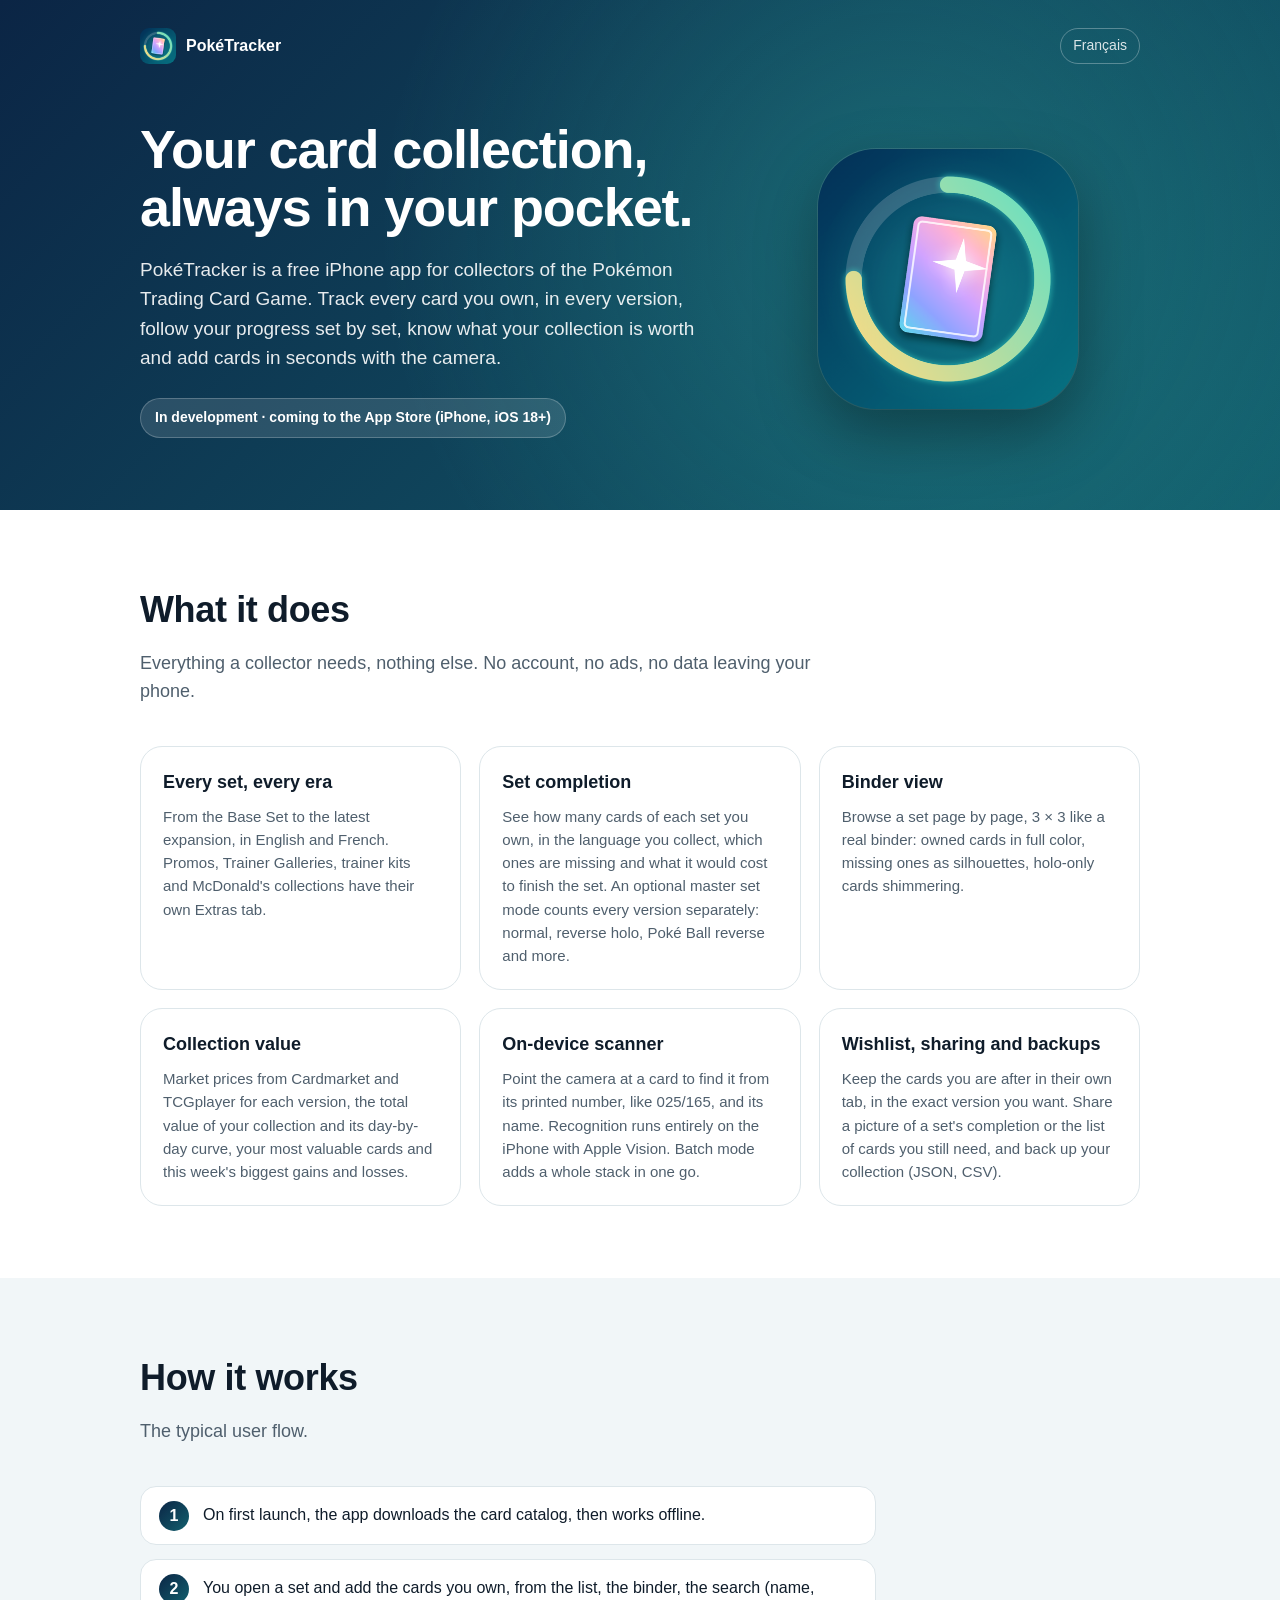
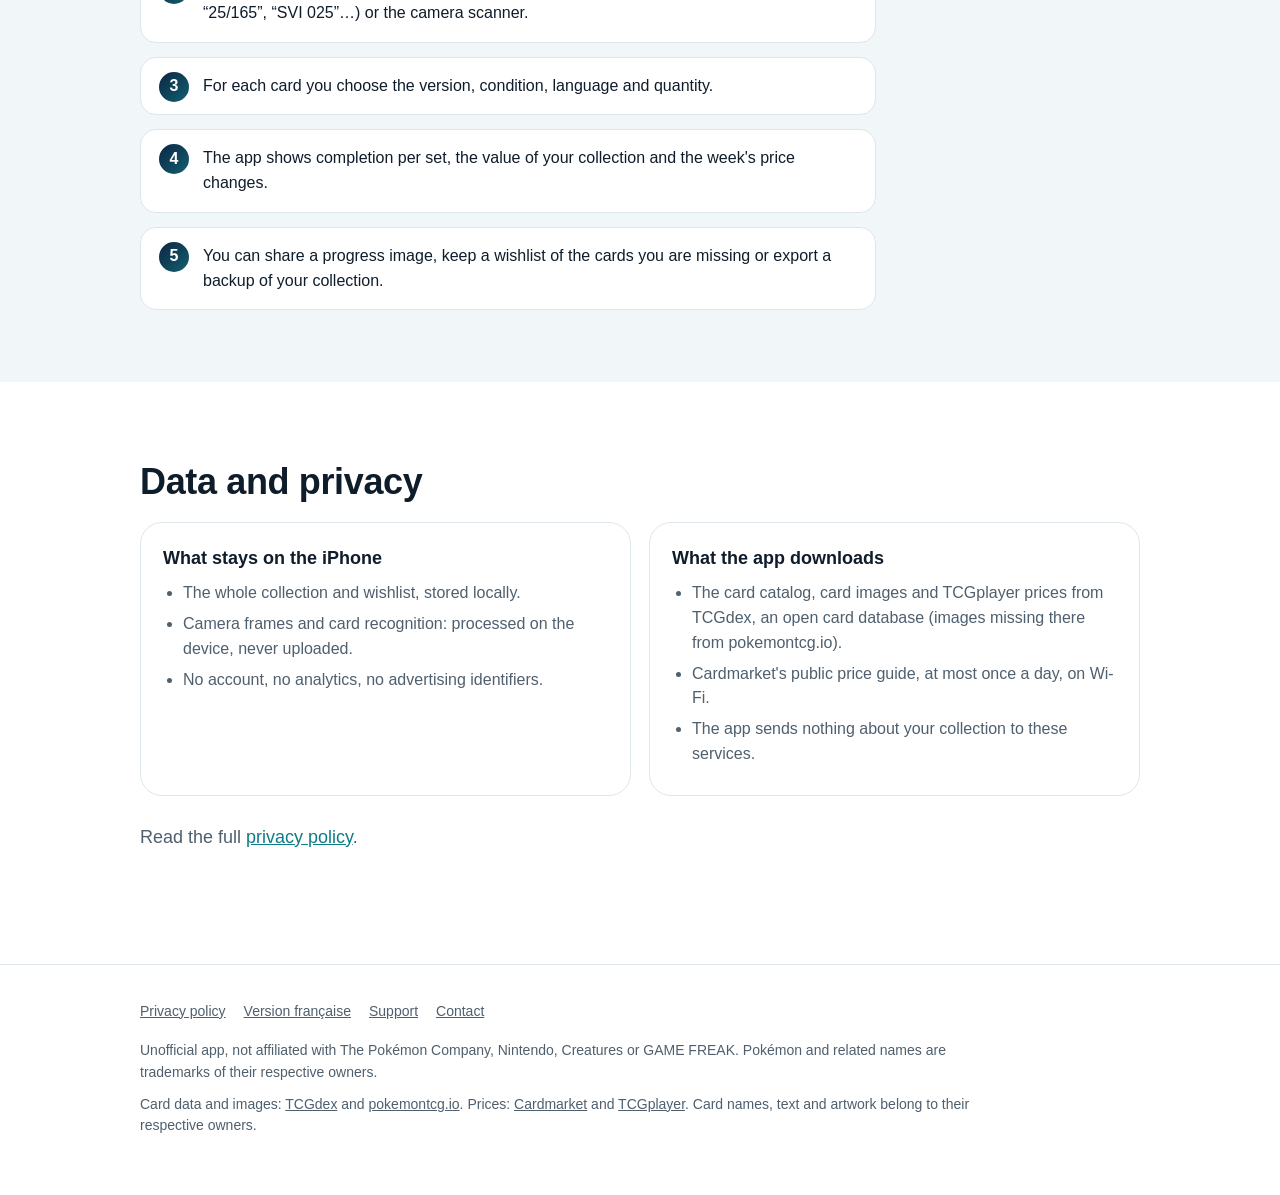
==== index.html @ 86fec7df "Politique de confidentialité : images de pokemontcg.io pour toutes les cartes sans image chez TCGdex" ====
<!doctype html>
<html lang="en">
<head>
    <meta charset="utf-8">
    <meta name="viewport" content="width=device-width, initial-scale=1">
    <title>PokéTracker — Trading card collection tracker for iPhone</title>
    <meta name="description" content="PokéTracker is a free iPhone app to track your Pokémon Trading Card Game collection: set completion, every card version, prices, an on-device card scanner and shareable progress.">
    <link rel="icon" href="images/icon.png">
    <link rel="stylesheet" href="style.css">
</head>
<body>
    <header class="hero">
        <div class="wrap">
            <nav class="nav">
                <a class="brand" href="./"><img src="images/icon.png" alt="">PokéTracker</a>
                <a class="lang" href="fr/" hreflang="fr" lang="fr">Français</a>
            </nav>

            <div class="hero-body">
                <div>
                    <h1>Your card collection, always in your pocket.</h1>
                    <p class="lead">PokéTracker is a free iPhone app for collectors of the Pokémon Trading Card Game. Track every card you own, in every version, follow your progress set by set, know what your collection is worth and add cards in seconds with the camera.</p>
                    <span class="status">In development · coming to the App Store (iPhone, iOS 18+)</span>
                </div>
                <div class="hero-shot">
                    <img class="hero-icon" src="images/icon.png" alt="PokéTracker icon: a holographic card inside a progress ring">
                </div>
            </div>
        </div>
    </header>

    <main>
        <section>
            <div class="wrap">
                <h2>What it does</h2>
                <p class="section-lead">Everything a collector needs, nothing else. No account, no ads, no data leaving your phone.</p>
                <div class="features">
                    <div class="feature">
                        <h3>Every set, every era</h3>
                        <p>From the Base Set to the latest expansion, in English and French. Promos, Trainer Galleries, trainer kits and McDonald's collections have their own Extras tab.</p>
                    </div>
                    <div class="feature">
                        <h3>Set completion</h3>
                        <p>See how many cards of each set you own, in the language you collect, which ones are missing and what it would cost to finish the set. An optional master set mode counts every version separately: normal, reverse holo, Poké Ball reverse and more.</p>
                    </div>
                    <div class="feature">
                        <h3>Binder view</h3>
                        <p>Browse a set page by page, 3 × 3 like a real binder: owned cards in full color, missing ones as silhouettes, holo-only cards shimmering.</p>
                    </div>
                    <div class="feature">
                        <h3>Collection value</h3>
                        <p>Market prices from Cardmarket and TCGplayer for each version, the total value of your collection and its day-by-day curve, your most valuable cards and this week's biggest gains and losses.</p>
                    </div>
                    <div class="feature">
                        <h3>On-device scanner</h3>
                        <p>Point the camera at a card to find it from its printed number, like 025/165, and its name. Recognition runs entirely on the iPhone with Apple Vision. Batch mode adds a whole stack in one go.</p>
                    </div>
                    <div class="feature">
                        <h3>Wishlist, sharing and backups</h3>
                        <p>Keep the cards you are after in their own tab, in the exact version you want. Share a picture of a set's completion or the list of cards you still need, and back up your collection (JSON, CSV).</p>
                    </div>
                </div>
            </div>
        </section>

        <section class="alt">
            <div class="wrap">
                <h2>How it works</h2>
                <p class="section-lead">The typical user flow.</p>
                <ol class="flow">
                    <li>On first launch, the app downloads the card catalog, then works offline.</li>
                    <li>You open a set and add the cards you own, from the list, the binder, the search (name, “25/165”, “SVI 025”…) or the camera scanner.</li>
                    <li>For each card you choose the version, condition, language and quantity.</li>
                    <li>The app shows completion per set, the value of your collection and the week's price changes.</li>
                    <li>You can share a progress image, keep a wishlist of the cards you are missing or export a backup of your collection.</li>
                </ol>
            </div>
        </section>

        <section>
            <div class="wrap">
                <h2>Data and privacy</h2>
                <div class="facts">
                    <div class="feature">
                        <h3>What stays on the iPhone</h3>
                        <ul>
                            <li>The whole collection and wishlist, stored locally.</li>
                            <li>Camera frames and card recognition: processed on the device, never uploaded.</li>
                            <li>No account, no analytics, no advertising identifiers.</li>
                        </ul>
                    </div>
                    <div class="feature">
                        <h3>What the app downloads</h3>
                        <ul>
                            <li>The card catalog, card images and TCGplayer prices from TCGdex, an open card database (images missing there from pokemontcg.io).</li>
                            <li>Cardmarket's public price guide, at most once a day, on Wi-Fi.</li>
                            <li>The app sends nothing about your collection to these services.</li>
                        </ul>
                    </div>
                </div>
                <p class="section-lead" style="margin-top: 28px;">Read the full <a href="privacy.html">privacy policy</a>.</p>
            </div>
        </section>
    </main>

    <footer>
        <div class="wrap">
            <div class="links">
                <a href="privacy.html">Privacy policy</a>
                <a href="fr/" hreflang="fr" lang="fr">Version française</a>
                <a href="support.html">Support</a>
                <a href="https://github.com/eeverywhereedv/poketracker-site/issues">Contact</a>
            </div>
            <p>Unofficial app, not affiliated with The Pokémon Company, Nintendo, Creatures or GAME FREAK. Pokémon and related names are trademarks of their respective owners.</p>
            <p>Card data and images: <a href="https://tcgdex.dev">TCGdex</a> and <a href="https://pokemontcg.io">pokemontcg.io</a>. Prices: <a href="https://www.cardmarket.com">Cardmarket</a> and <a href="https://www.tcgplayer.com">TCGplayer</a>. Card names, text and artwork belong to their respective owners.</p>
        </div>
    </footer>
</body>
</html>
---- style.css ----
:root {
    --night: #0b2545;
    --petrol: #13606e;
    --glow: #3ddbc4;
    --accent: #0e7c86;
    --ink: #0f1c2a;
    --muted: #4f5f6d;
    --line: #dde6ea;
    --paper: #ffffff;
    --soft: #f1f6f8;
    --radius: 22px;
}

@media (prefers-color-scheme: dark) {
    :root {
        --accent: #5ee6d0;
        --ink: #e9f2f4;
        --muted: #9fb2bb;
        --line: #1f3340;
        --paper: #07111f;
        --soft: #0d1e2a;
    }
}

* { box-sizing: border-box; }

body {
    margin: 0;
    font-family: -apple-system, BlinkMacSystemFont, "SF Pro Text", "Segoe UI", Roboto, sans-serif;
    color: var(--ink);
    background: var(--paper);
    line-height: 1.55;
    -webkit-font-smoothing: antialiased;
}

a { color: inherit; }
main a, .doc a { color: var(--accent); }

.wrap { max-width: 1040px; margin: 0 auto; padding: 0 20px; }

/* En-tête */
.hero {
    color: #fff;
    background: radial-gradient(circle at 70% 45%, rgba(61, 219, 196, 0.22), transparent 55%),
                linear-gradient(135deg, var(--night), var(--petrol));
    padding: 28px 0 72px;
}

.nav { display: flex; align-items: center; justify-content: space-between; gap: 12px; }
.brand { display: flex; align-items: center; gap: 10px; font-weight: 700; text-decoration: none; }
.brand img { width: 36px; height: 36px; border-radius: 9px; }
.lang { font-size: 14px; opacity: 0.85; text-decoration: none; border: 1px solid rgba(255,255,255,0.35); padding: 6px 12px; border-radius: 999px; }
.lang:hover { opacity: 1; }

.hero-body { display: grid; grid-template-columns: 1.2fr 0.8fr; gap: 40px; align-items: center; margin-top: 56px; }
.hero h1 { font-size: clamp(34px, 5vw, 54px); line-height: 1.08; margin: 0 0 18px; letter-spacing: -0.02em; }
.hero p.lead { font-size: 19px; opacity: 0.9; margin: 0 0 26px; max-width: 34em; }
.status { display: inline-block; font-size: 14px; font-weight: 600; padding: 8px 14px; border-radius: 999px; background: rgba(255,255,255,0.12); border: 1px solid rgba(255,255,255,0.22); }
.hero-shot { justify-self: center; }
.hero-icon {
    width: 100%;
    max-width: 260px;
    border-radius: 22.5%;
    box-shadow: 0 24px 60px rgba(0, 0, 0, 0.35), 0 0 0 1px rgba(255, 255, 255, 0.12);
    display: block;
}

/* Sections */
section { padding: 72px 0; }
section.alt { background: var(--soft); }
h2 { font-size: clamp(26px, 3.4vw, 36px); margin: 0 0 12px; letter-spacing: -0.01em; }
p.section-lead { color: var(--muted); font-size: 18px; margin: 0 0 40px; max-width: 40em; }

.features { display: grid; grid-template-columns: repeat(3, 1fr); gap: 18px; }
.feature { background: var(--paper); border: 1px solid var(--line); border-radius: var(--radius); padding: 22px; }
.feature h3 { margin: 0 0 8px; font-size: 18px; }
.feature p { margin: 0; color: var(--muted); font-size: 15px; }

.flow { counter-reset: step; list-style: none; padding: 0; margin: 0; display: grid; gap: 14px; max-width: 46em; }
.flow li { counter-increment: step; position: relative; padding: 16px 18px 16px 62px; border: 1px solid var(--line); border-radius: 16px; background: var(--paper); }
.flow li::before { content: counter(step); position: absolute; left: 18px; top: 14px; width: 30px; height: 30px; border-radius: 50%; display: grid; place-items: center; font-weight: 700; color: #fff; background: linear-gradient(135deg, var(--night), var(--petrol)); }

.facts { display: grid; grid-template-columns: repeat(2, 1fr); gap: 18px; }
.facts ul { margin: 0; padding-left: 20px; color: var(--muted); }
.facts li { margin-bottom: 6px; }

/* Pied de page */
footer { border-top: 1px solid var(--line); padding: 36px 0 48px; color: var(--muted); font-size: 14px; }
footer p { margin: 0 0 10px; max-width: 60em; }
footer .links { display: flex; flex-wrap: wrap; gap: 18px; margin-bottom: 18px; }

/* Politique de confidentialité */
.doc { max-width: 760px; margin: 0 auto; padding: 56px 20px 72px; }
.doc h1 { font-size: 34px; margin: 0 0 6px; }
.doc .updated { color: var(--muted); margin: 0 0 32px; }
.doc h2 { font-size: 22px; margin: 34px 0 10px; }
.doc p, .doc li { color: var(--muted); }
.doc-nav { background: linear-gradient(135deg, var(--night), var(--petrol)); color: #fff; padding: 18px 0; }

@media (max-width: 860px) {
    .hero-body { grid-template-columns: 1fr; margin-top: 36px; }
    .hero-shot { order: -1; }
    .hero-icon { max-width: 160px; }
    .features, .facts { grid-template-columns: 1fr; }
}
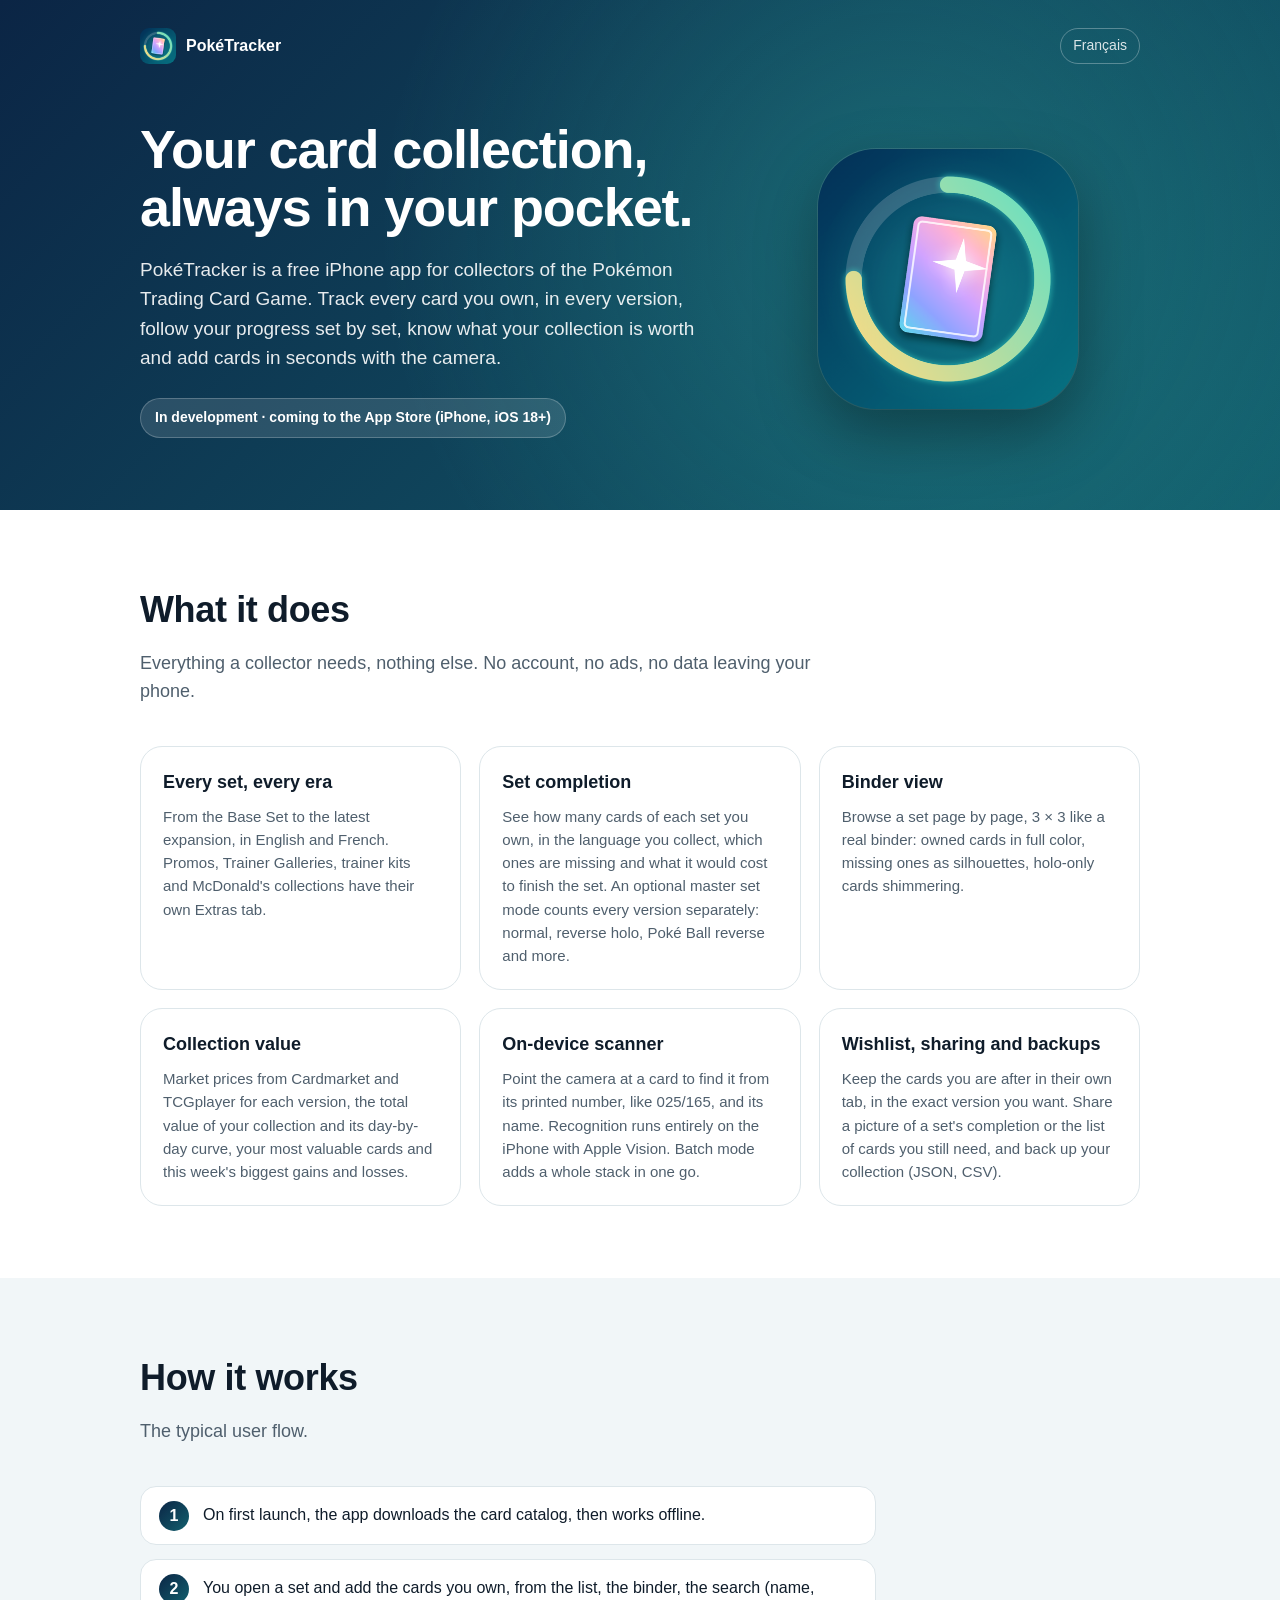
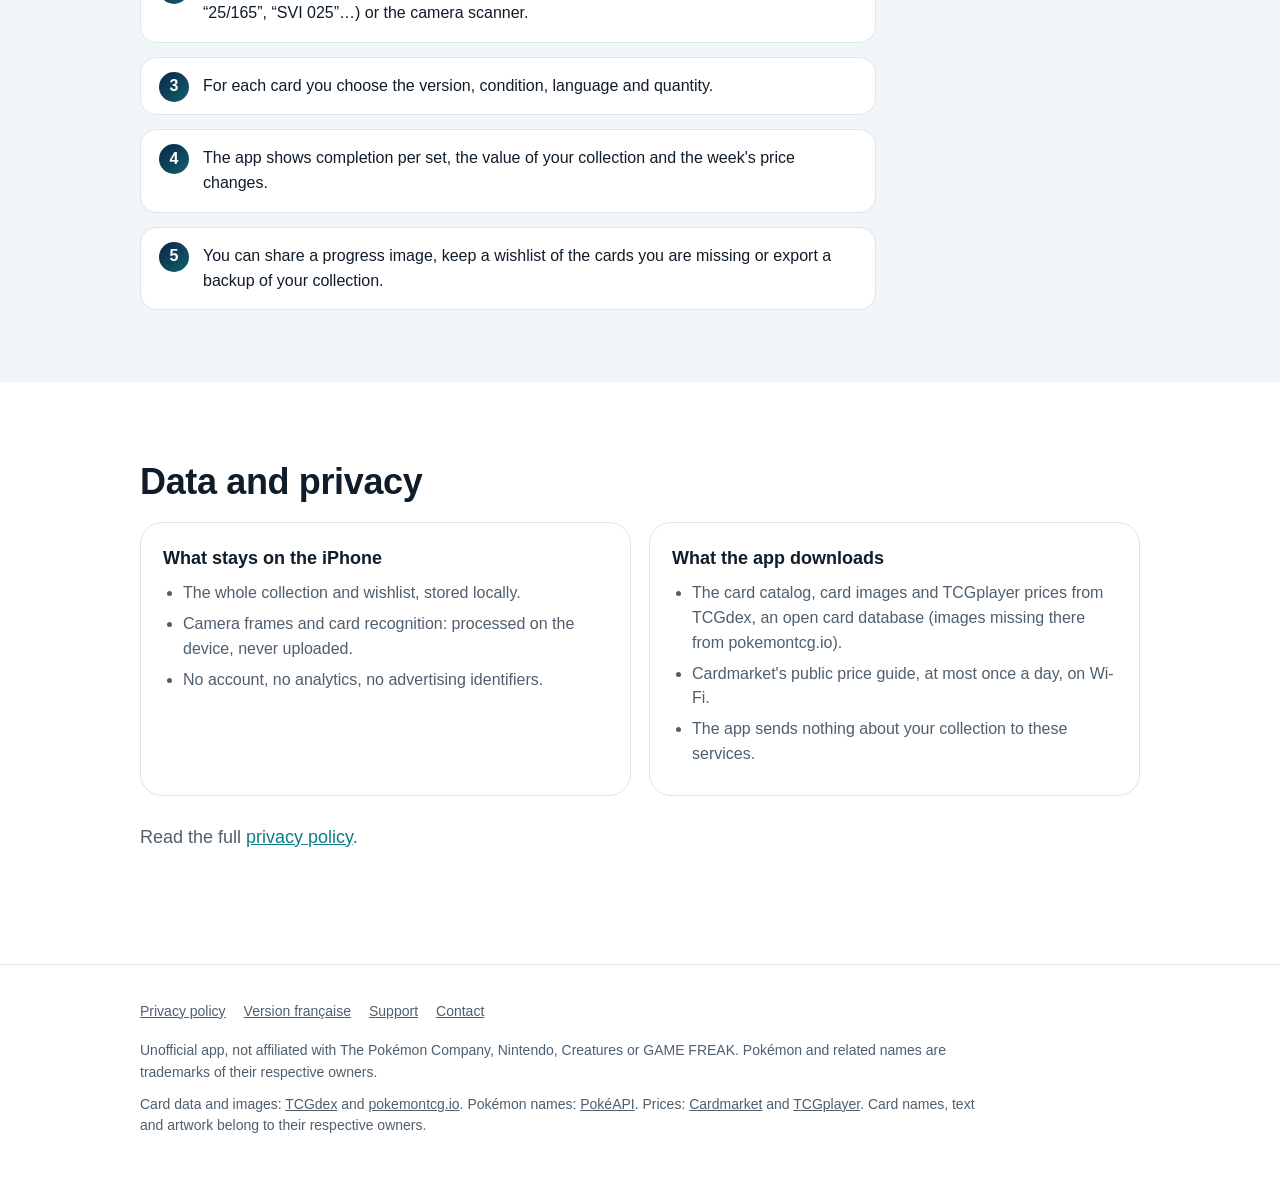
==== commit 805e7967: "Accueil : mention de PokéAPI pour les noms des Pokémon (objectifs) Co-Authored-By: Claude Opus 5.5 <" ====
--- a/index.html
+++ b/index.html
@@ -112,7 +112,7 @@
                 <a href="https://github.com/eeverywhereedv/poketracker-site/issues">Contact</a>
             </div>
             <p>Unofficial app, not affiliated with The Pokémon Company, Nintendo, Creatures or GAME FREAK. Pokémon and related names are trademarks of their respective owners.</p>
-            <p>Card data and images: <a href="https://tcgdex.dev">TCGdex</a> and <a href="https://pokemontcg.io">pokemontcg.io</a>. Prices: <a href="https://www.cardmarket.com">Cardmarket</a> and <a href="https://www.tcgplayer.com">TCGplayer</a>. Card names, text and artwork belong to their respective owners.</p>
+            <p>Card data and images: <a href="https://tcgdex.dev">TCGdex</a> and <a href="https://pokemontcg.io">pokemontcg.io</a>. Pokémon names: <a href="https://pokeapi.co">PokéAPI</a>. Prices: <a href="https://www.cardmarket.com">Cardmarket</a> and <a href="https://www.tcgplayer.com">TCGplayer</a>. Card names, text and artwork belong to their respective owners.</p>
         </div>
     </footer>
 </body>
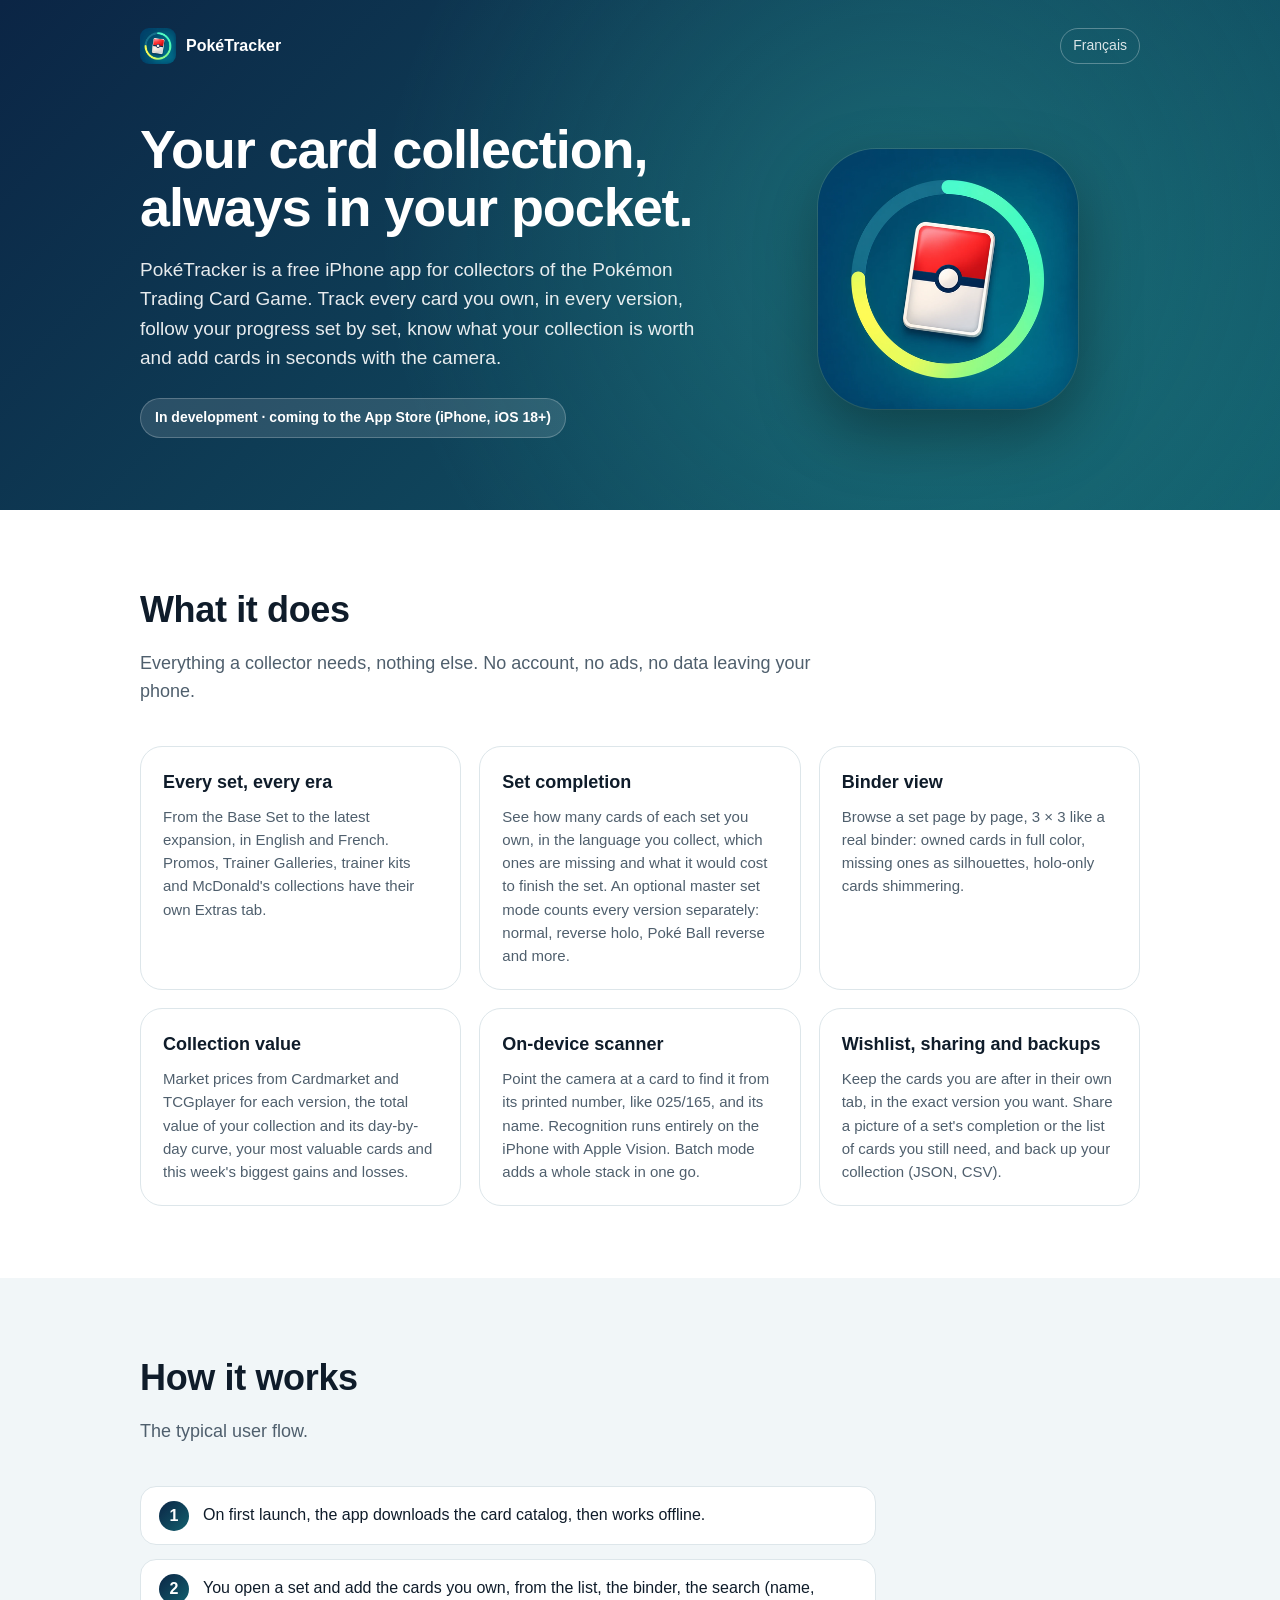
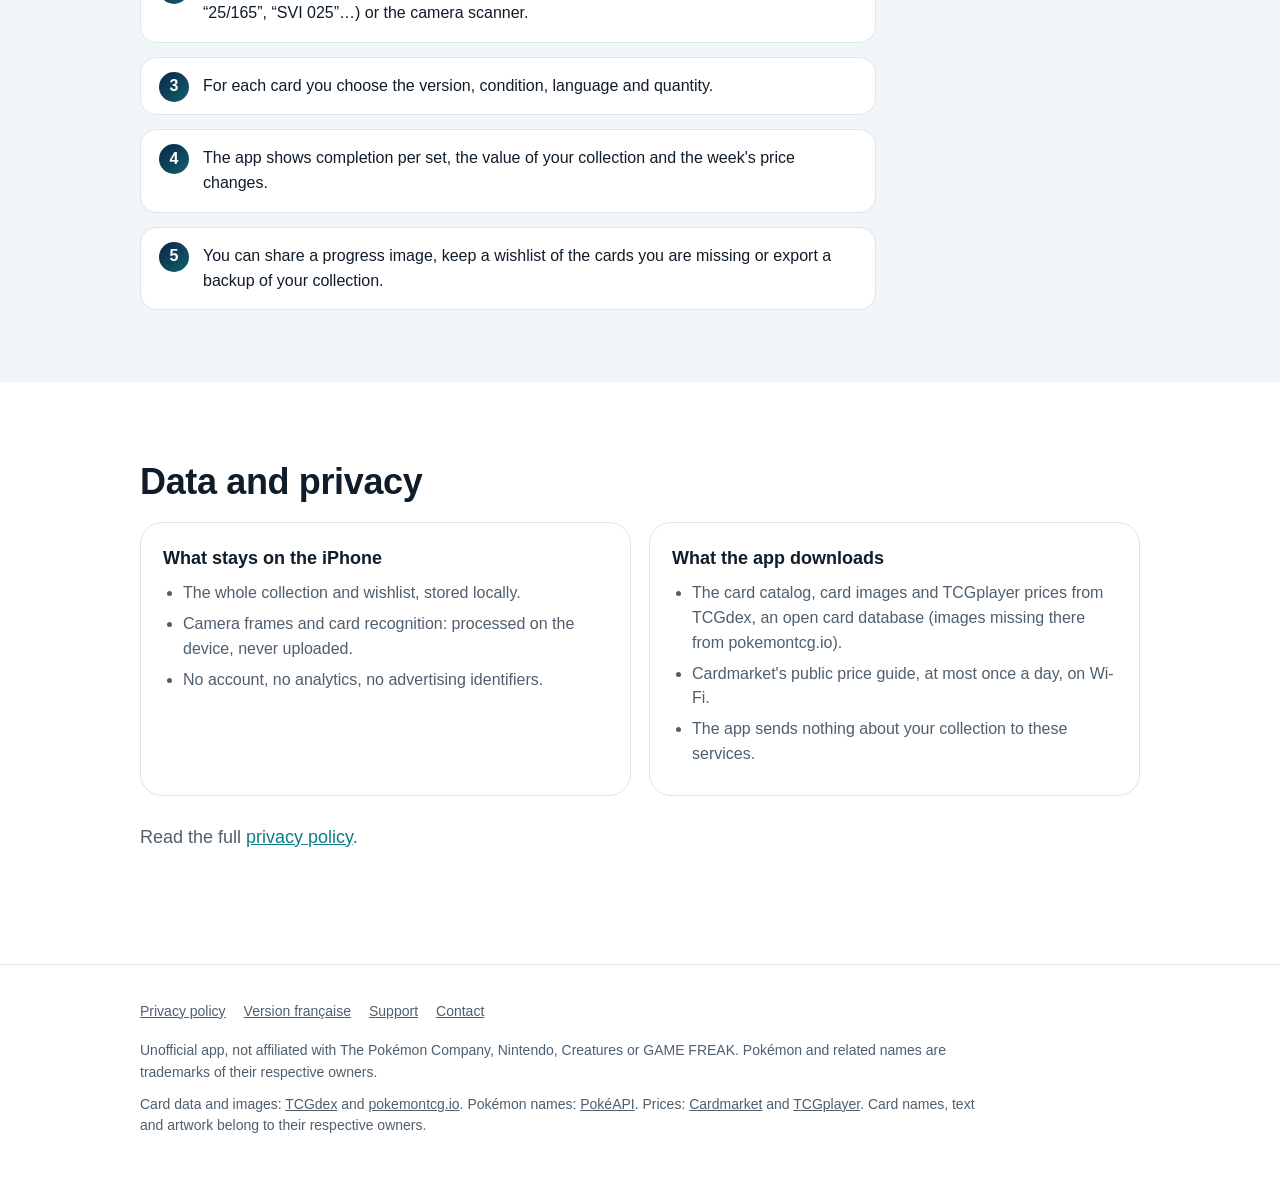
==== commit c8fa88f1: "Nouvelle icône de l'app et texte alternatif qui la décrit Co-Authored-By: Claude Opus 5.5 <noreply@a" ====
--- a/index.html
+++ b/index.html
@@ -23,7 +23,7 @@
                     <span class="status">In development · coming to the App Store (iPhone, iOS 18+)</span>
                 </div>
                 <div class="hero-shot">
-                    <img class="hero-icon" src="images/icon.png" alt="PokéTracker icon: a holographic card inside a progress ring">
+                    <img class="hero-icon" src="images/icon.png" alt="PokéTracker icon: a trading card with a Poké Ball motif inside a progress ring">
                 </div>
             </div>
         </div>
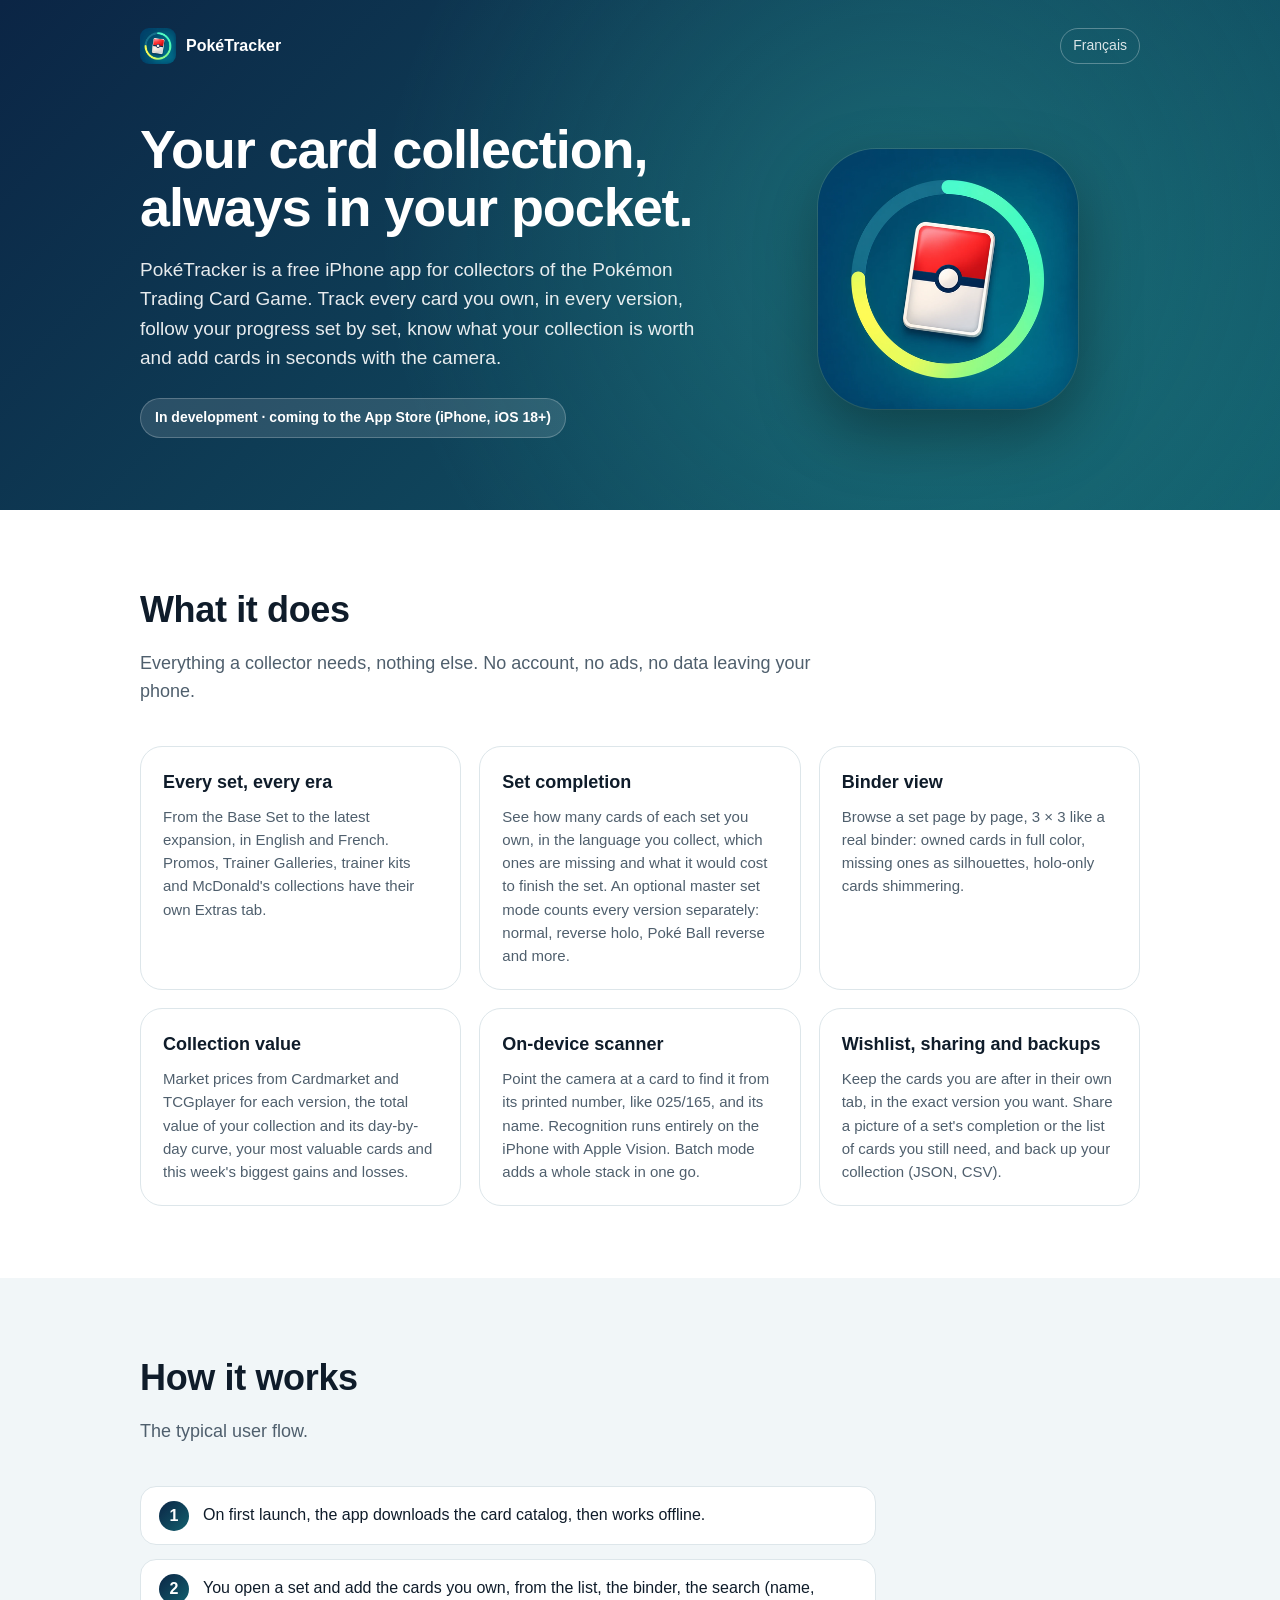
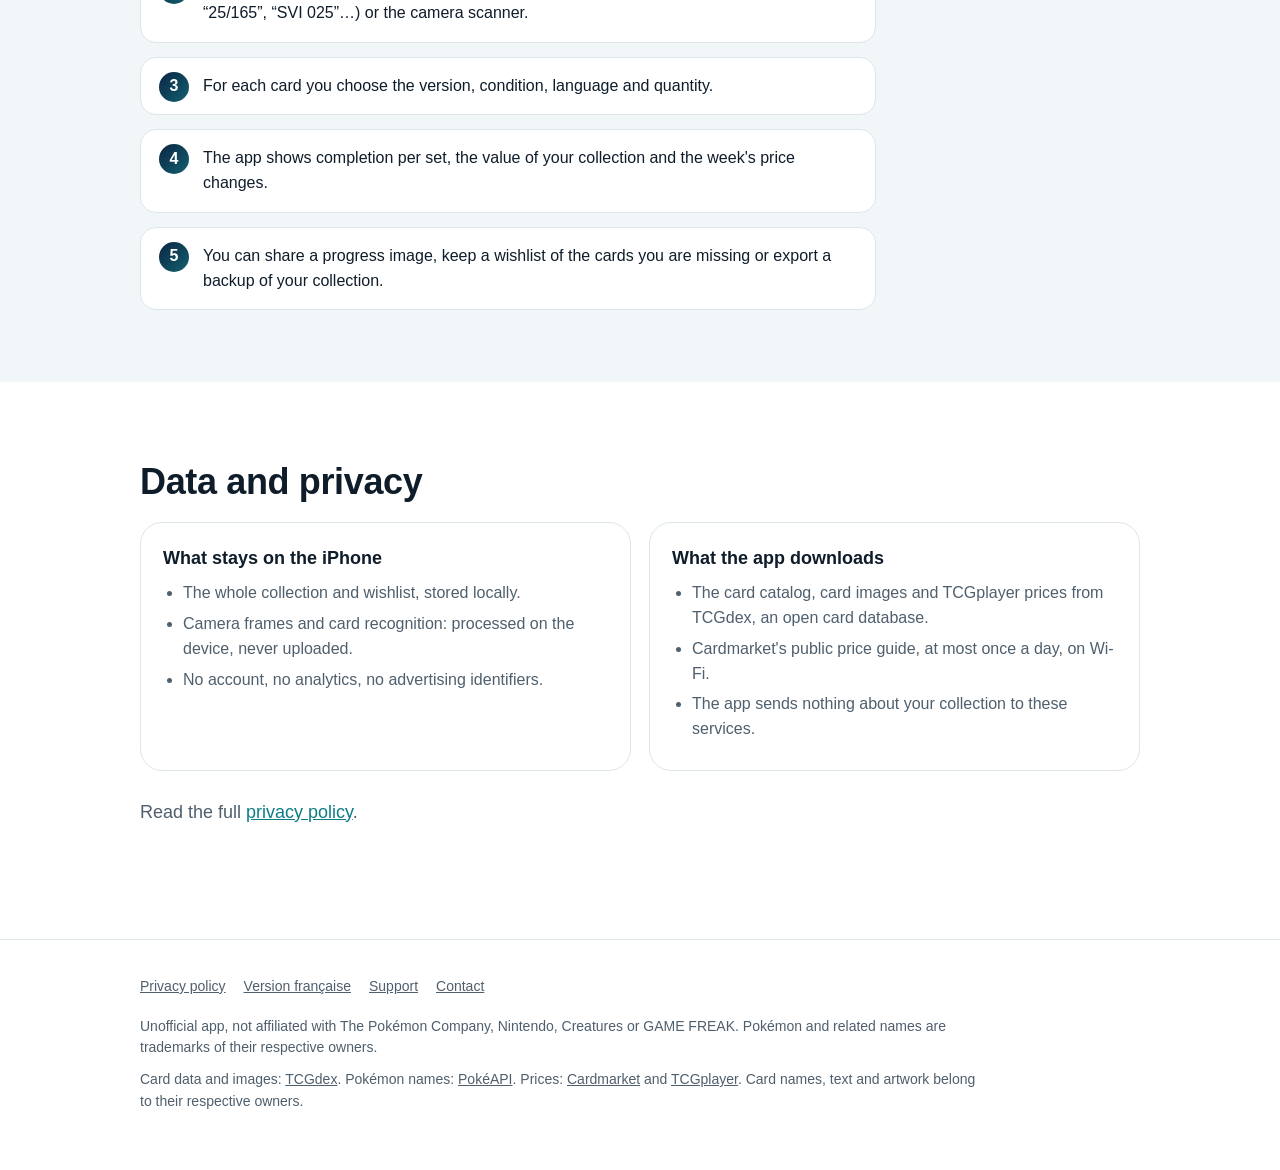
==== commit 2747825b: "Sources : pokemontcg.io retiré (crédits et politique de confidentialité) Co-Authored-By: Claude Opus" ====
--- a/index.html
+++ b/index.html
@@ -92,7 +92,7 @@
                     <div class="feature">
                         <h3>What the app downloads</h3>
                         <ul>
-                            <li>The card catalog, card images and TCGplayer prices from TCGdex, an open card database (images missing there from pokemontcg.io).</li>
+                            <li>The card catalog, card images and TCGplayer prices from TCGdex, an open card database.</li>
                             <li>Cardmarket's public price guide, at most once a day, on Wi-Fi.</li>
                             <li>The app sends nothing about your collection to these services.</li>
                         </ul>
@@ -112,7 +112,7 @@
                 <a href="https://github.com/eeverywhereedv/poketracker-site/issues">Contact</a>
             </div>
             <p>Unofficial app, not affiliated with The Pokémon Company, Nintendo, Creatures or GAME FREAK. Pokémon and related names are trademarks of their respective owners.</p>
-            <p>Card data and images: <a href="https://tcgdex.dev">TCGdex</a> and <a href="https://pokemontcg.io">pokemontcg.io</a>. Pokémon names: <a href="https://pokeapi.co">PokéAPI</a>. Prices: <a href="https://www.cardmarket.com">Cardmarket</a> and <a href="https://www.tcgplayer.com">TCGplayer</a>. Card names, text and artwork belong to their respective owners.</p>
+            <p>Card data and images: <a href="https://tcgdex.dev">TCGdex</a>. Pokémon names: <a href="https://pokeapi.co">PokéAPI</a>. Prices: <a href="https://www.cardmarket.com">Cardmarket</a> and <a href="https://www.tcgplayer.com">TCGplayer</a>. Card names, text and artwork belong to their respective owners.</p>
         </div>
     </footer>
 </body>
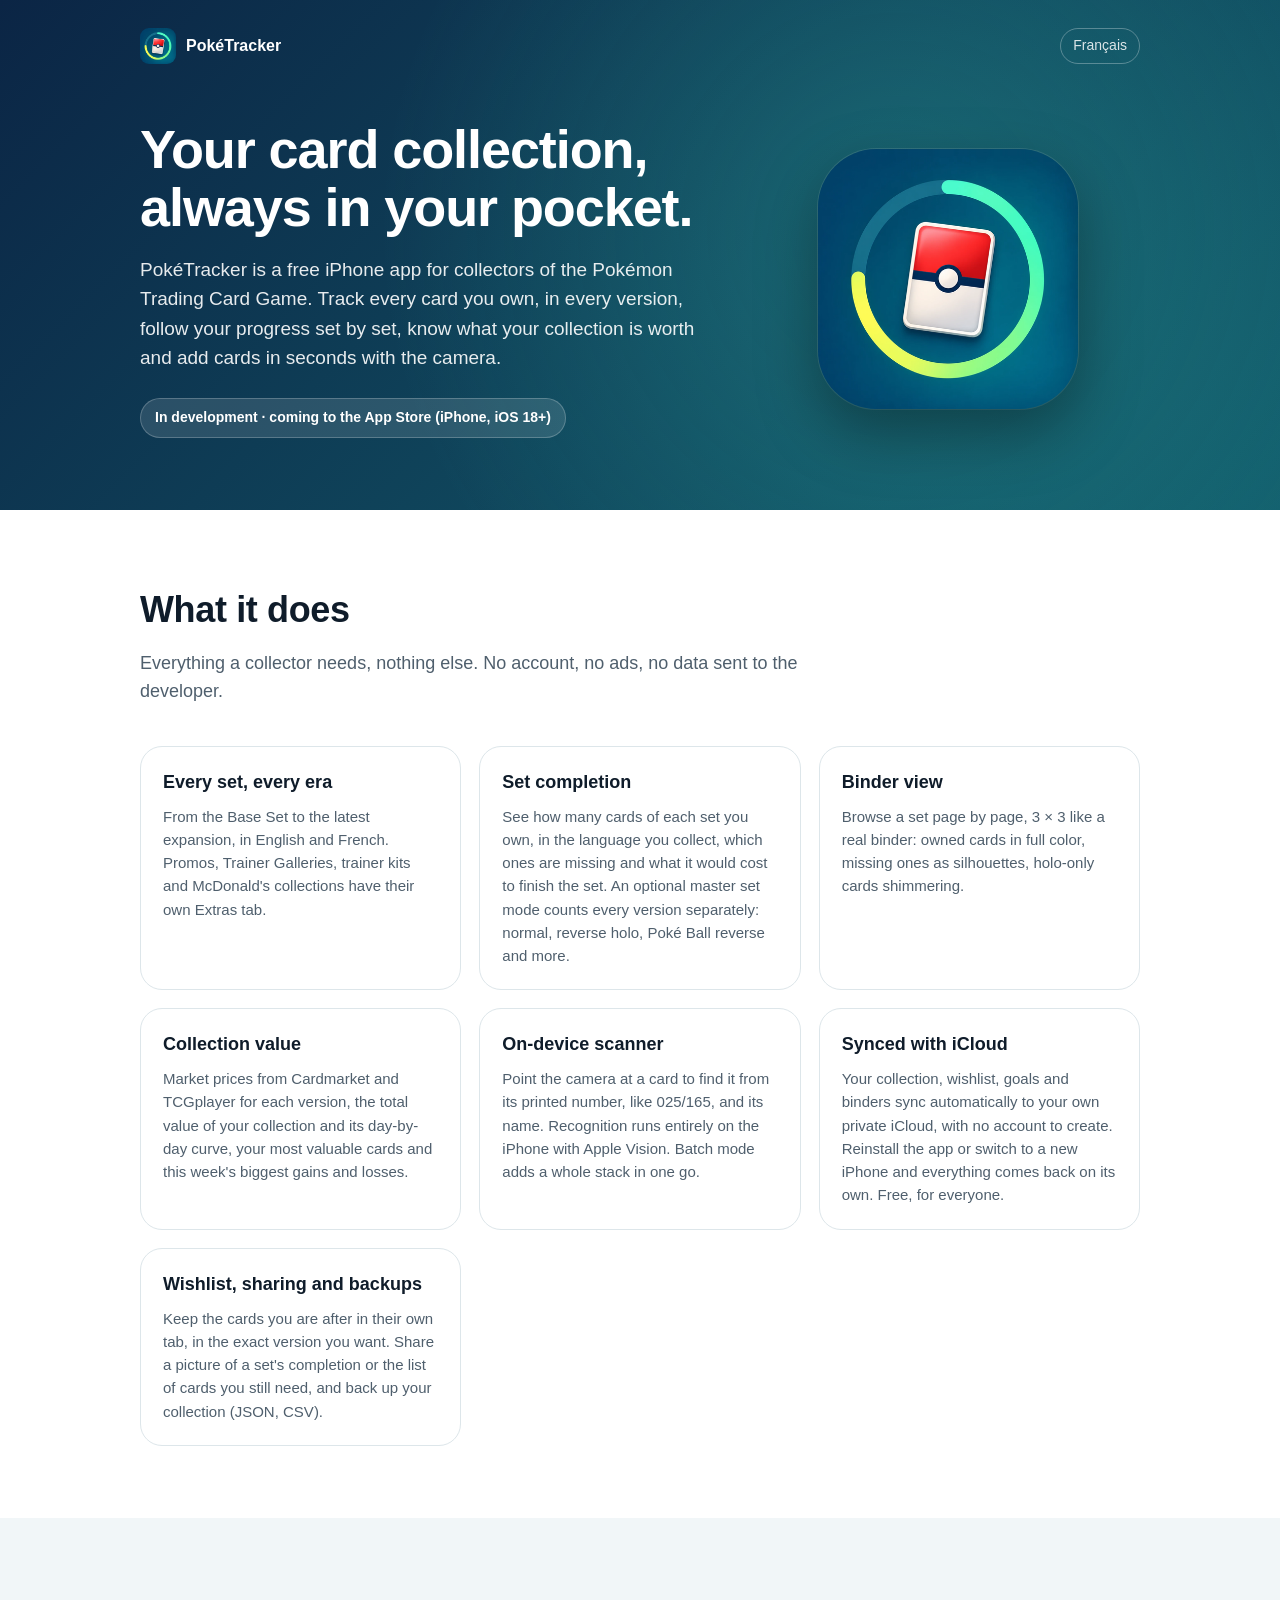
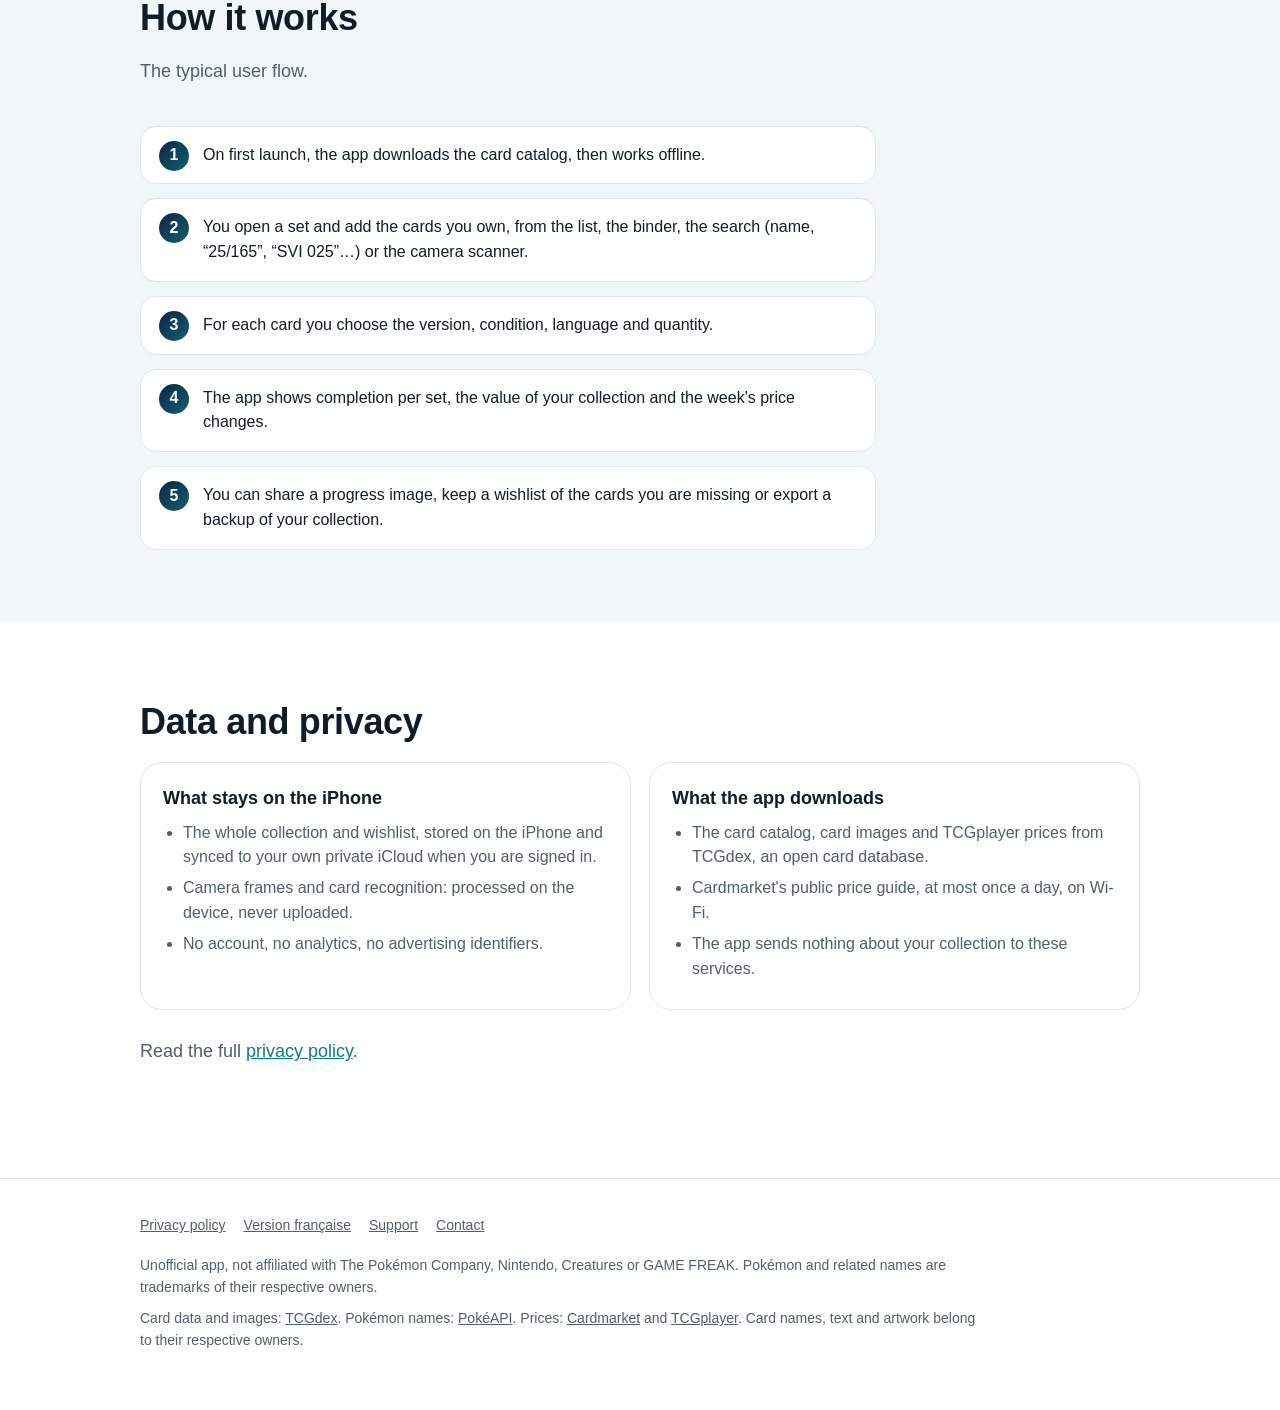
==== commit b3201c08: "Accueil : la synchronisation iCloud mise en avant Carte « Synchronisée avec iCloud » / « Synced with" ====
--- a/index.html
+++ b/index.html
@@ -33,7 +33,7 @@
         <section>
             <div class="wrap">
                 <h2>What it does</h2>
-                <p class="section-lead">Everything a collector needs, nothing else. No account, no ads, no data leaving your phone.</p>
+                <p class="section-lead">Everything a collector needs, nothing else. No account, no ads, no data sent to the developer.</p>
                 <div class="features">
                     <div class="feature">
                         <h3>Every set, every era</h3>
@@ -54,6 +54,10 @@
                     <div class="feature">
                         <h3>On-device scanner</h3>
                         <p>Point the camera at a card to find it from its printed number, like 025/165, and its name. Recognition runs entirely on the iPhone with Apple Vision. Batch mode adds a whole stack in one go.</p>
+                    </div>
+                    <div class="feature">
+                        <h3>Synced with iCloud</h3>
+                        <p>Your collection, wishlist, goals and binders sync automatically to your own private iCloud, with no account to create. Reinstall the app or switch to a new iPhone and everything comes back on its own. Free, for everyone.</p>
                     </div>
                     <div class="feature">
                         <h3>Wishlist, sharing and backups</h3>
@@ -84,7 +88,7 @@
                     <div class="feature">
                         <h3>What stays on the iPhone</h3>
                         <ul>
-                            <li>The whole collection and wishlist, stored locally.</li>
+                            <li>The whole collection and wishlist, stored on the iPhone and synced to your own private iCloud when you are signed in.</li>
                             <li>Camera frames and card recognition: processed on the device, never uploaded.</li>
                             <li>No account, no analytics, no advertising identifiers.</li>
                         </ul>
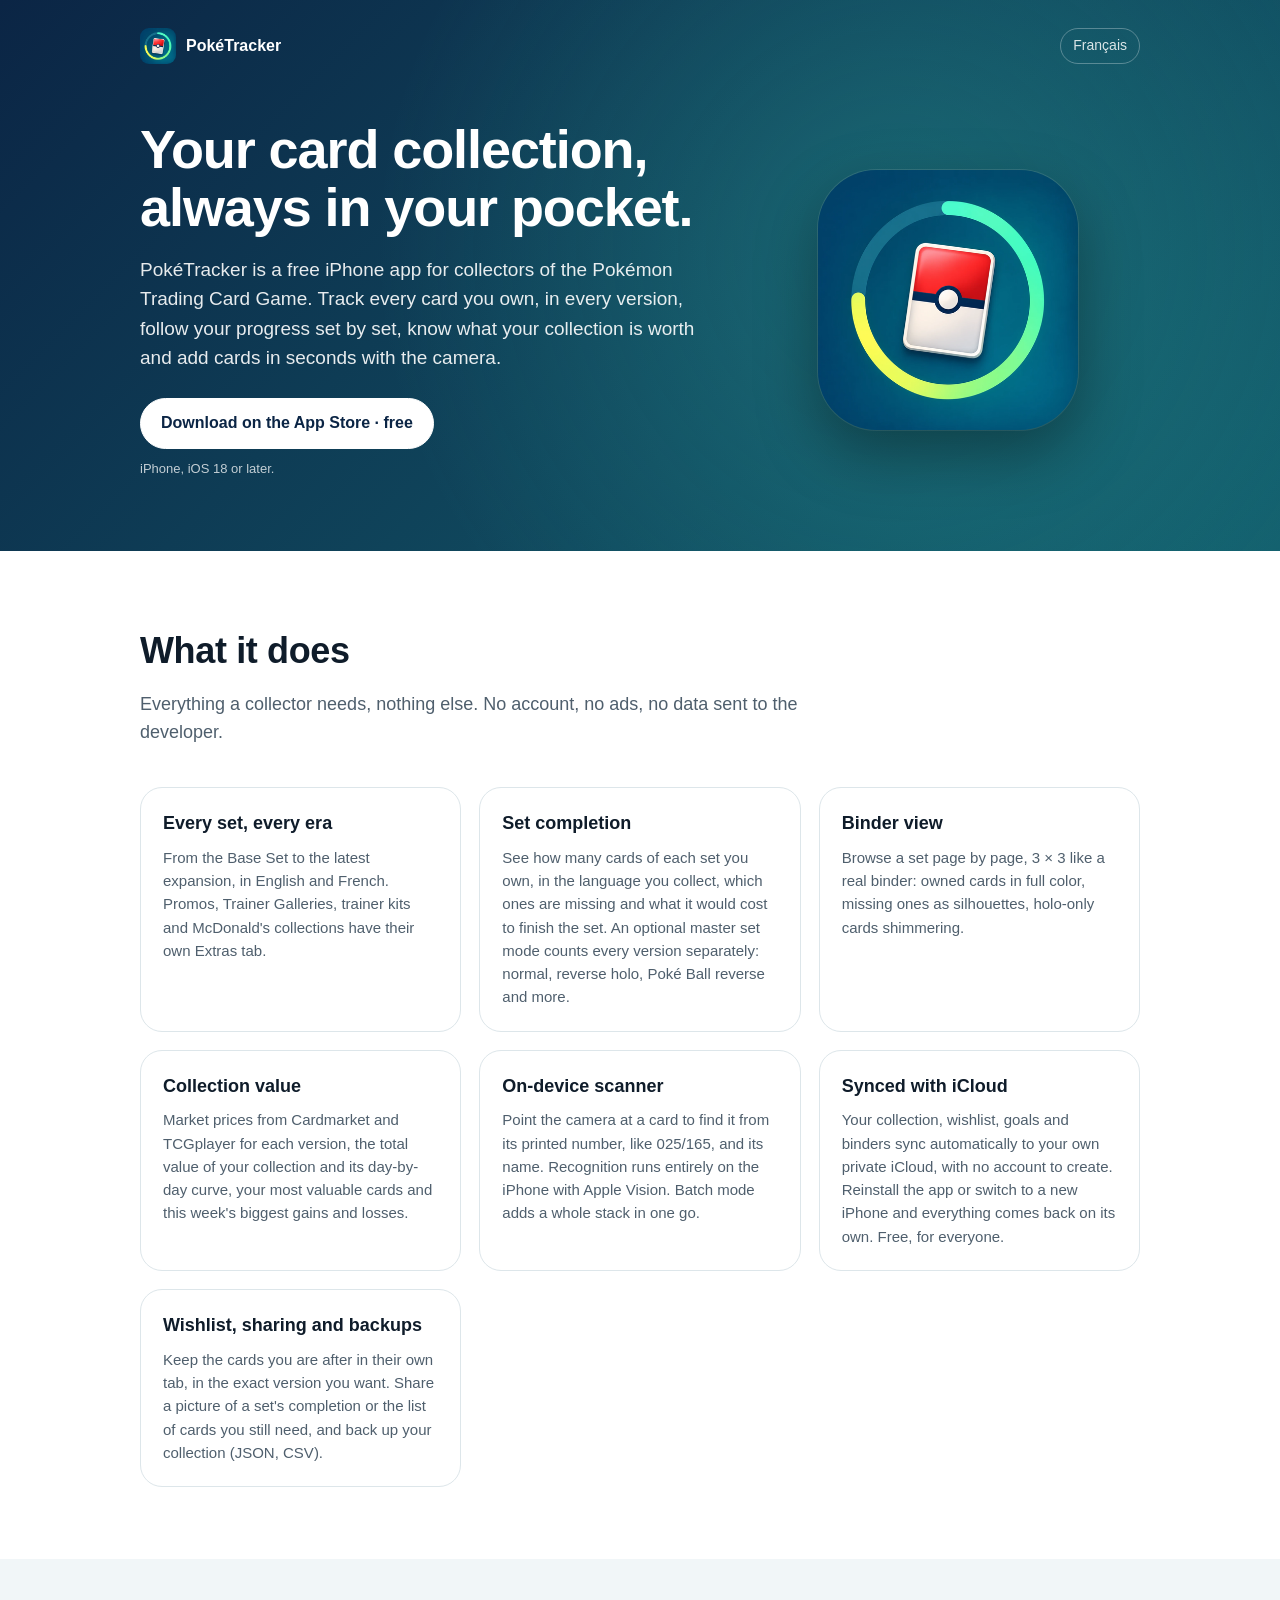
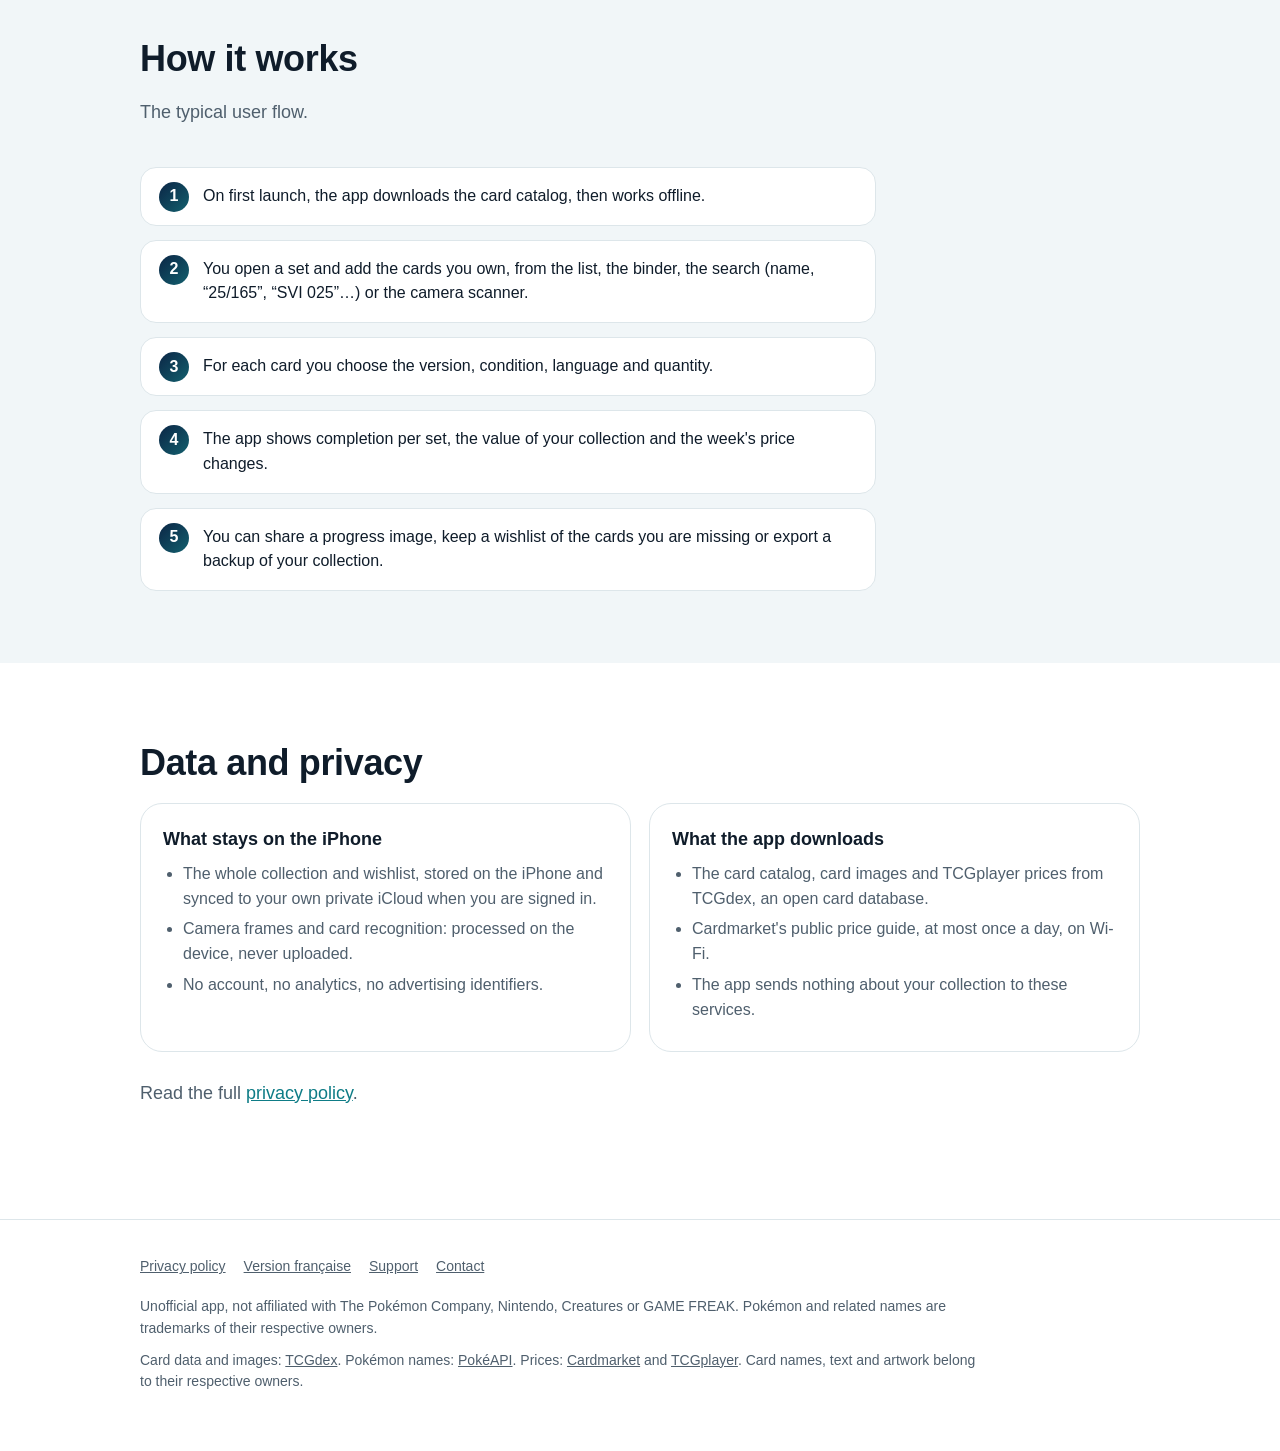
==== commit 4e2ed0af: "Accueil : bouton App Store et bannière Safari L'app est en ligne, Union européenne comprise depuis l" ====
--- a/index.html
+++ b/index.html
@@ -5,6 +5,7 @@
     <meta name="viewport" content="width=device-width, initial-scale=1">
     <title>PokéTracker — Trading card collection tracker for iPhone</title>
     <meta name="description" content="PokéTracker is a free iPhone app to track your Pokémon Trading Card Game collection: set completion, every card version, prices, an on-device card scanner and shareable progress.">
+    <meta name="apple-itunes-app" content="app-id=6833950408">
     <link rel="icon" href="images/icon.png">
     <link rel="stylesheet" href="style.css">
 </head>
@@ -20,7 +21,8 @@
                 <div>
                     <h1>Your card collection, always in your pocket.</h1>
                     <p class="lead">PokéTracker is a free iPhone app for collectors of the Pokémon Trading Card Game. Track every card you own, in every version, follow your progress set by set, know what your collection is worth and add cards in seconds with the camera.</p>
-                    <span class="status">In development · coming to the App Store (iPhone, iOS 18+)</span>
+                    <a class="status store-link" href="https://apps.apple.com/app/id6833950408">Download on the App Store · free</a>
+                    <p class="store-note">iPhone, iOS 18 or later.</p>
                 </div>
                 <div class="hero-shot">
                     <img class="hero-icon" src="images/icon.png" alt="PokéTracker icon: a trading card with a Poké Ball motif inside a progress ring">
--- a/style.css
+++ b/style.css
@@ -56,6 +56,9 @@
 .hero h1 { font-size: clamp(34px, 5vw, 54px); line-height: 1.08; margin: 0 0 18px; letter-spacing: -0.02em; }
 .hero p.lead { font-size: 19px; opacity: 0.9; margin: 0 0 26px; max-width: 34em; }
 .status { display: inline-block; font-size: 14px; font-weight: 600; padding: 8px 14px; border-radius: 999px; background: rgba(255,255,255,0.12); border: 1px solid rgba(255,255,255,0.22); }
+.store-link { background: #fff; color: #0B2545; border-color: #fff; text-decoration: none; font-size: 16px; padding: 12px 20px; }
+.store-link:hover { background: #E6F4F1; }
+.store-note { font-size: 13px; opacity: 0.75; margin: 10px 0 0; }
 .hero-shot { justify-self: center; }
 .hero-icon {
     width: 100%;
